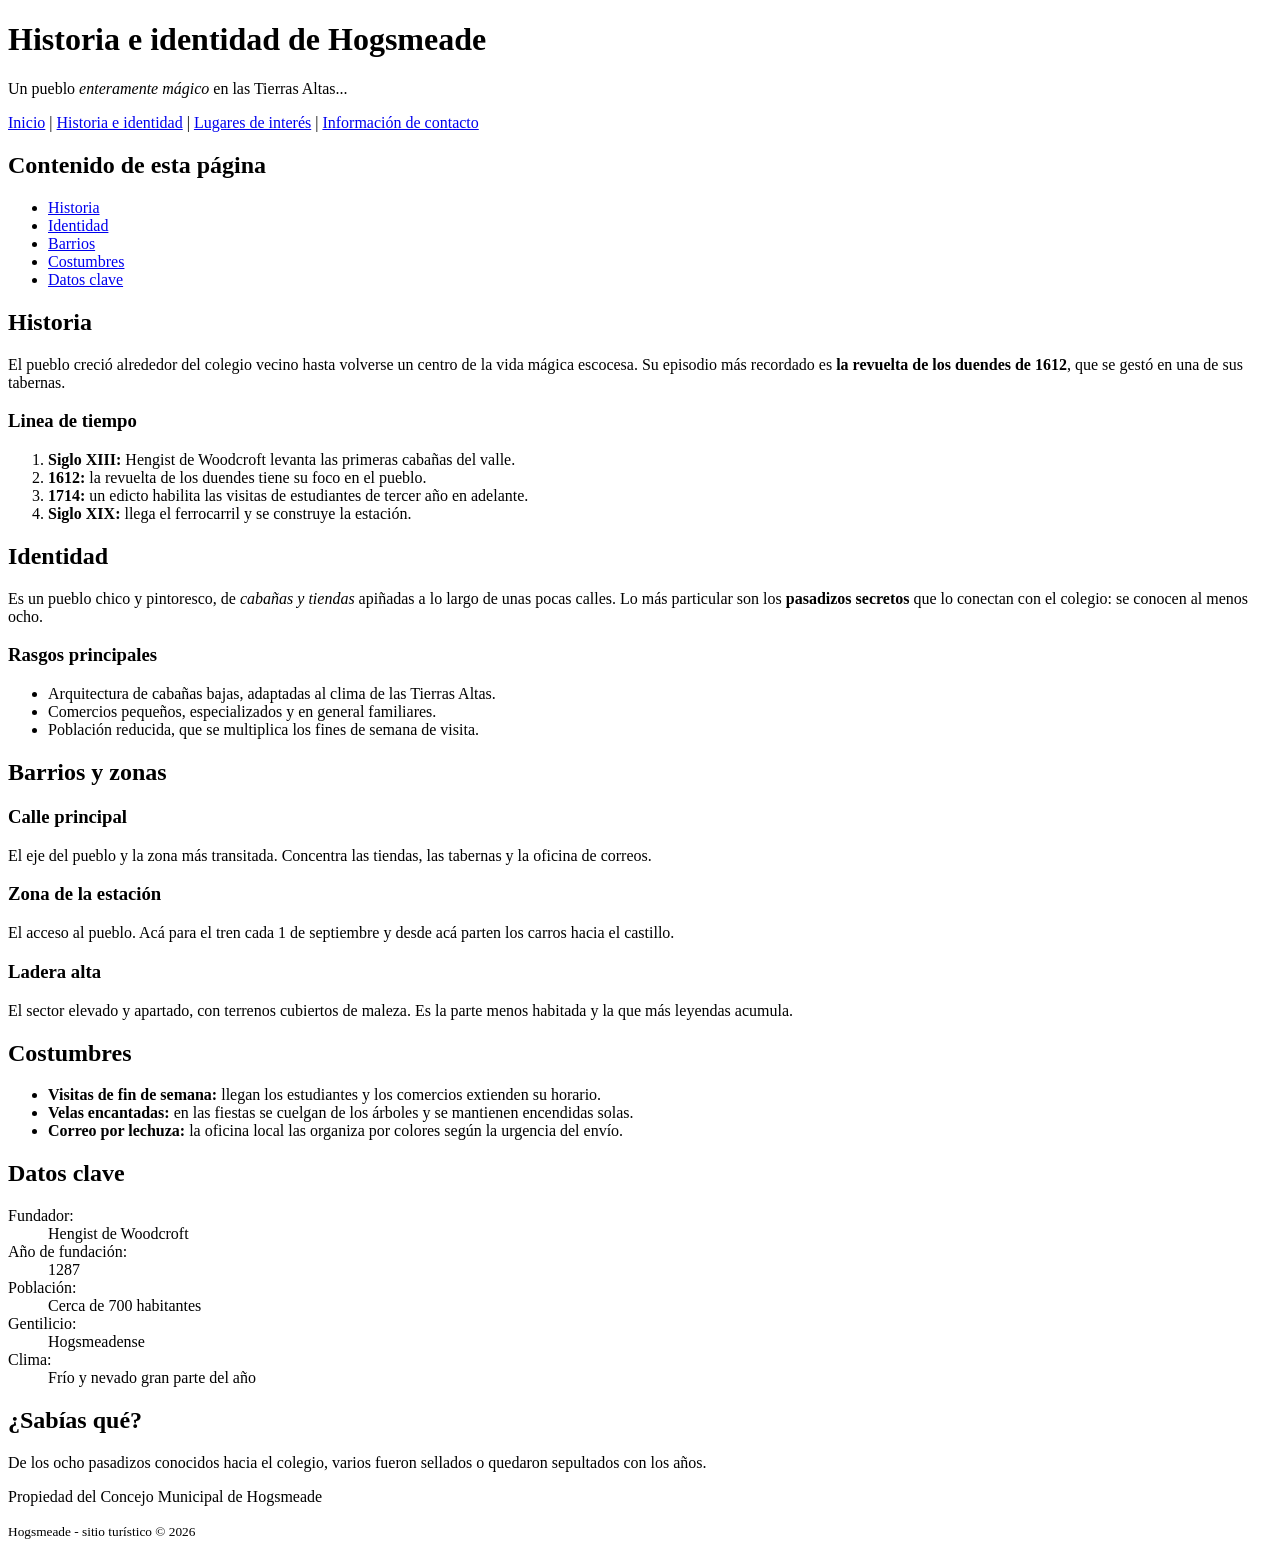
==== ciudad.html @ 44c0bf54 "feat: agrego ciudad.html con historia, barrios y datos de Hogsmeade" ====
<!DOCTYPE html>
<html lang="es">

    <head>
        <meta charset="UTF-8">
        <meta name="viewport" content="width=device-width, initial-scale=1.0">
        <title>Historia e identidad - Hogsmeade</title>
    </head>
    
    <body>
        <header>
            <h1>Historia e identidad de Hogsmeade</h1>
            <p>Un pueblo <em>enteramente mágico</em> en las Tierras Altas...</p>
        </header>


        <nav>
            <a href="index.html">Inicio</a> |
            <a href="ciudad.html">Historia e identidad</a> |
            <a href="lugares.html">Lugares de interés</a> |
            <a href="contacto.html">Información de contacto</a>
        </nav>


        <main>
            <section>
                <h2>Contenido de esta página</h2>
                <Ul>
                    <li><a href="#historia">Historia</a></li> 
                    <li><a href="#identidad">Identidad</a></li> 
                    <li><a href="#barrios">Barrios</a></li> 
                    <li><a href="#costumbres">Costumbres</a></li> 
                    <li><a href="#datos">Datos clave</a></li> 
                </Ul>
            </section> 
            
            <section>
                <h2 id="historia">Historia</h2>
                <p>El pueblo creció alrededor del colegio vecino hasta volverse un centro de la vida mágica escocesa. Su episodio más recordado es <strong>la revuelta de los duendes de 1612</strong>, que se gestó en una de sus tabernas.</p>

                <h3>Linea de tiempo</h3>
                <ol>
                    <li><strong>Siglo XIII:</strong> Hengist de Woodcroft levanta las primeras cabañas del valle.</li>
                    <li><strong>1612:</strong> la revuelta de los duendes tiene su foco en el pueblo.</li>
                    <li><strong>1714:</strong> un edicto habilita las visitas de estudiantes de tercer año en adelante.</li>
                    <li><strong>Siglo XIX:</strong> llega el ferrocarril y se construye la estación.</li>


                </ol>

            </section>

            <section>
                <h2 id="identidad">Identidad</h2>
                <p> Es un pueblo chico y pintoresco, de <em>cabañas y tiendas</em> apiñadas a lo largo de unas pocas calles. Lo más particular son los <strong>pasadizos secretos</strong> que lo conectan con el colegio: se conocen al menos ocho. </p>

                <h3> Rasgos principales</h3>
                <Ul>
                    <li>Arquitectura de cabañas bajas, adaptadas al clima de las Tierras Altas.</li>
                    <li>Comercios pequeños, especializados y en general familiares.</li>
                    <li>Población reducida, que se multiplica los fines de semana de visita.</li>
                </Ul>

            </section>

            <section>
                <h2 id="barrios">Barrios y zonas</h2>
                <article>
                    <h3>Calle principal</h3>
                    <p>El eje del pueblo y la zona más transitada. Concentra las tiendas, las tabernas y la oficina de correos.</p>
                </article>


                <article>
                    <h3>Zona de la estación</h3>
                    <p>El acceso al pueblo. Acá para el tren cada 1 de septiembre y desde acá parten los carros hacia el castillo.</p>
                </article>

                <article>
                    <h3>Ladera alta</h3>
                    <p>El sector elevado y apartado, con terrenos cubiertos de maleza. Es la parte menos habitada y la que más leyendas acumula.</p>
                </article>
            </section>

            <section>
                <h2 id="costumbres">Costumbres</h2>
                <Ul> 
                    <li><strong>Visitas de fin de semana:</strong> llegan los estudiantes y los comercios extienden su horario.</li>
                    <li><strong>Velas encantadas:</strong> en las fiestas se cuelgan de los árboles y se mantienen encendidas solas.</li>
                    <li><strong>Correo por lechuza:</strong> la oficina local las organiza por colores según la urgencia del envío.</li>
                </Ul>

            </section>


            <section>
                <h2 id="datos">Datos clave</h2>
                <dl>
                    <dt>Fundador:</dt>
                    <dd>Hengist de Woodcroft</dd>
                    <dt>Año de fundación:</dt>
                    <dd>1287</dd>
                    <dt>Población:</dt>
                    <dd>Cerca de 700 habitantes</dd>
                    <dt>Gentilicio:</dt>
                    <dd>Hogsmeadense</dd>
                    <dt>Clima:</dt>
                    <dd>Frío y nevado gran parte del año</dd>
                </dl>
            </section>



            <aside>
                <h2>¿Sabías qué?</h2>
                <p>De los ocho pasadizos conocidos hacia el colegio, varios fueron sellados o quedaron sepultados con los años.</p>
            </aside>


        </main>


        <footer>
            <p>Propiedad del Concejo Municipal de Hogsmeade</p>
            <p><small>Hogsmeade - sitio turístico © 2026</small></p>
        </footer>

    </body>

</html>
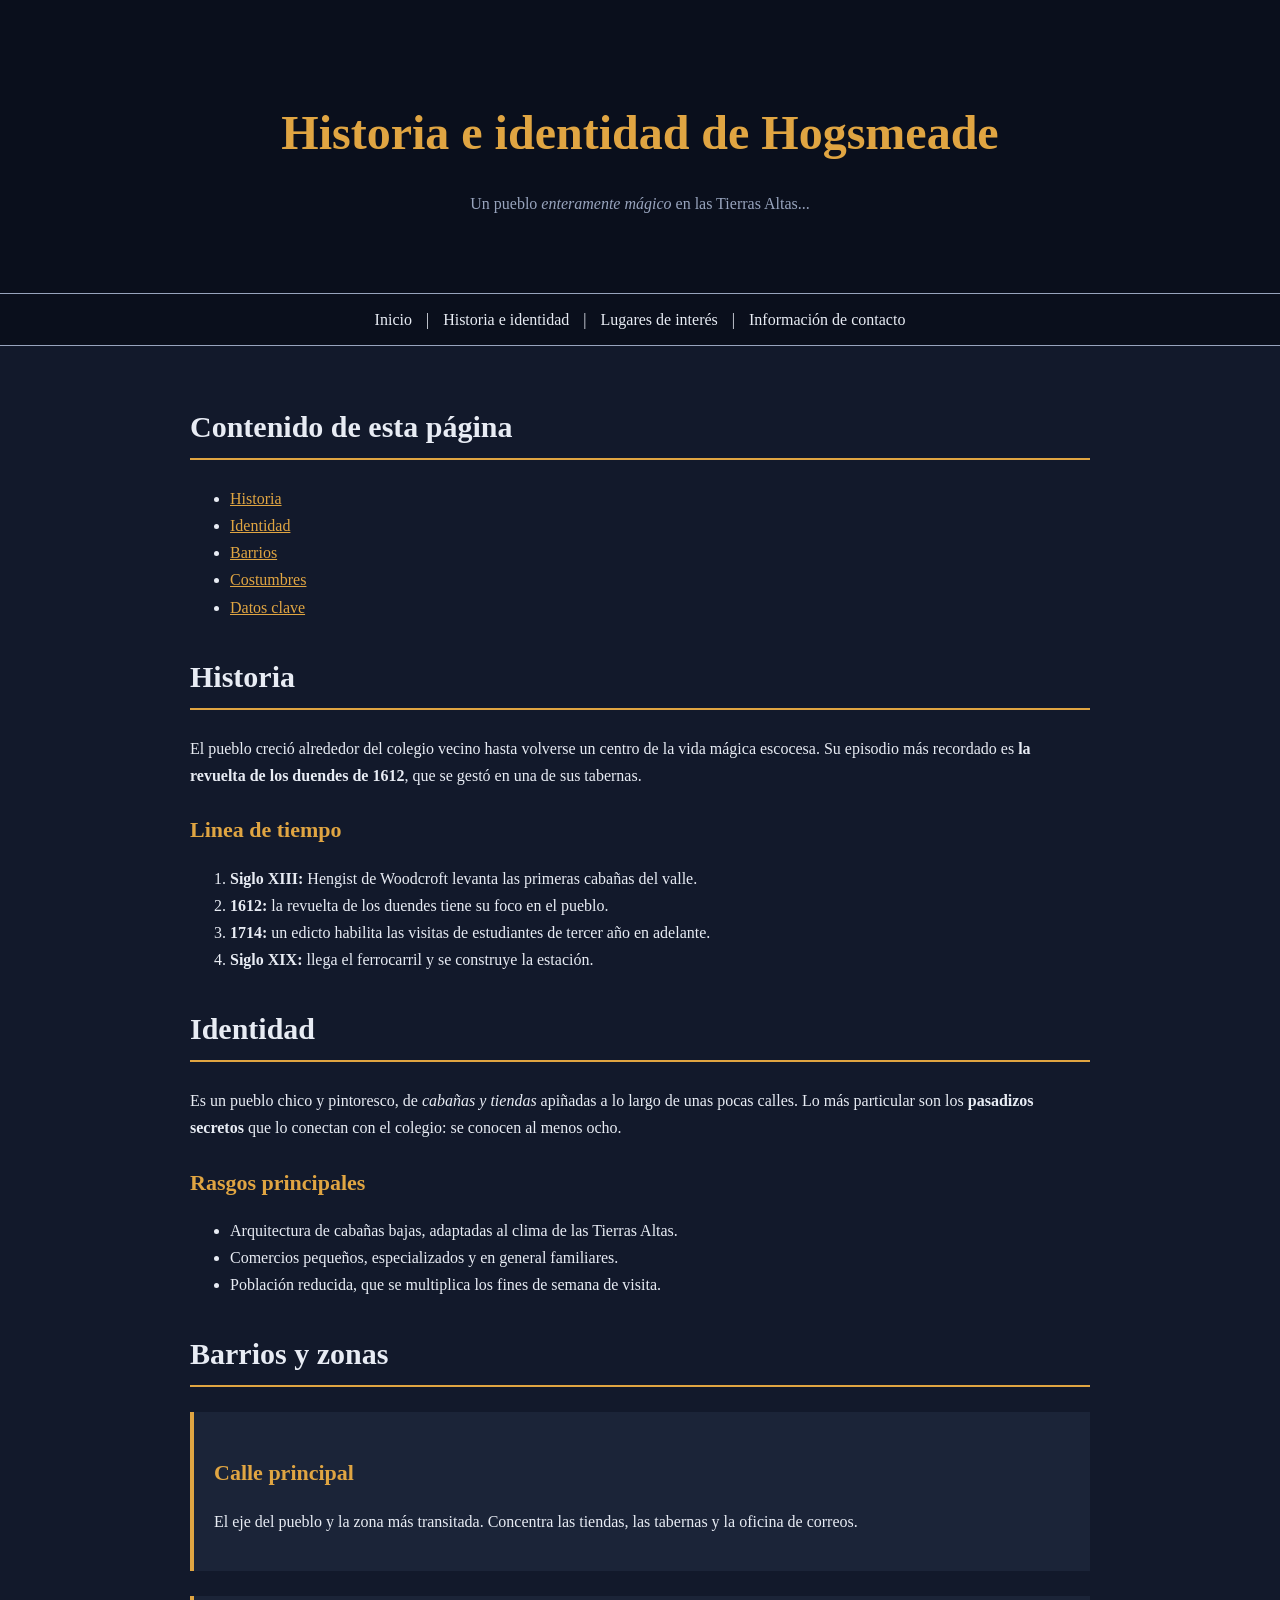
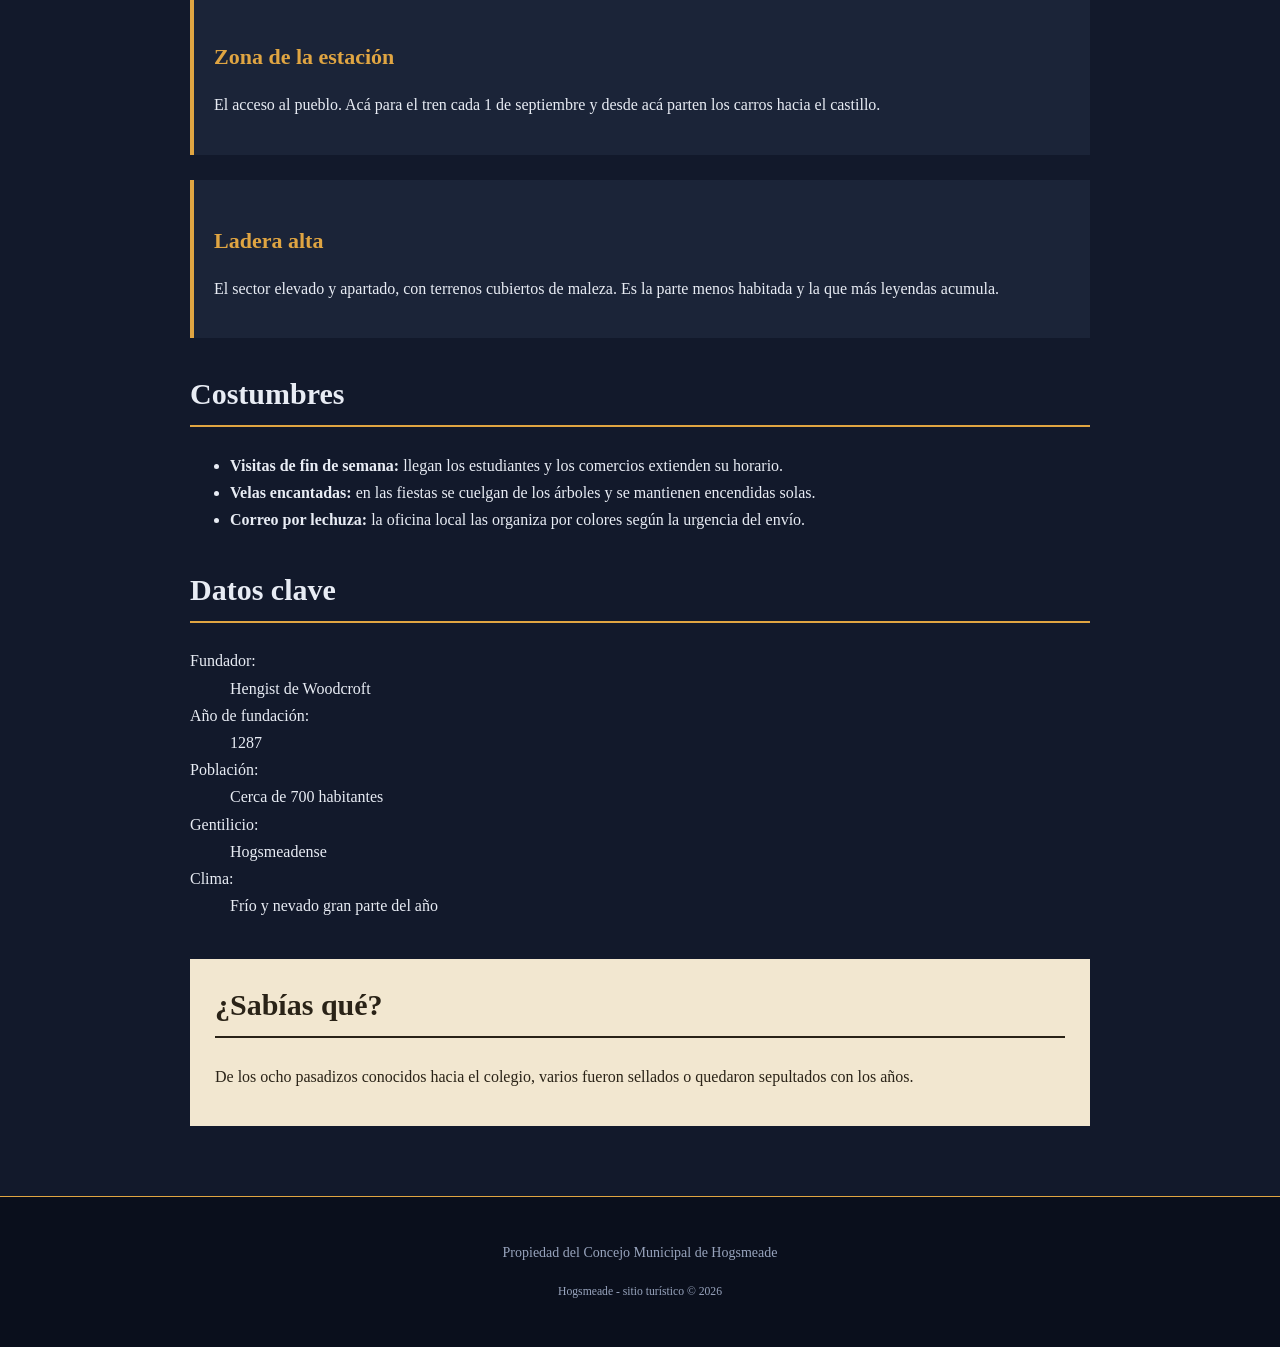
==== commit 111c14e7: "se agrega el mismo estilo a  ciudad.html" ====
--- a/ciudad.html
+++ b/ciudad.html
@@ -5,6 +5,7 @@
         <meta charset="UTF-8">
         <meta name="viewport" content="width=device-width, initial-scale=1.0">
         <title>Historia e identidad - Hogsmeade</title>
+        <link rel="stylesheet" href="estilos.css">
     </head>
     
     <body>
--- a/estilos.css
+++ b/estilos.css
@@ -0,0 +1,257 @@
+/* ===========================================================
+Dentro del <head> de lugares.html, debajo del <title>, poner:
+
+<link rel="stylesheet" href="lugares.css">
+
+
+/* -----------------------------------------------------------
+   PASO 1: estilos generales de toda la página.
+   El selector "body" afecta a todo el contenido visible.
+   Lo que se define acá lo heredan los demás elementos.
+   ----------------------------------------------------------- */
+body {
+    background-color: #12192b;   /* azul noche, como el cielo de Hogsmeade */
+    color: #e8ecf4;              /* color del texto: blanco nieve */
+    font-family: Georgia, serif; /* fuente con aire antiguo */
+    line-height: 1.7;            /* separación entre renglones, se lee mejor */
+    margin: 0;                   /* saca el margen que el navegador pone solo */
+    padding: 0;
+}
+
+
+
+h1 {
+    color: #e0a542;
+    font-size: 48px; 
+    margin-bottom: 10px;
+    text-align: center;
+}
+
+h2{
+    font-size: 30px;
+    color: #e8ecf4;
+    border-bottom: 2px solid #e0a542;
+    padding-bottom: 6px;
+}
+
+h3 {
+    color: #e0a542;
+    font-size: 22px;
+    margin-bottom: 5px;
+}
+
+section{
+    margin-bottom: 30px;
+}
+
+
+/* -----------------------------------------------------------
+   PASO 3: la cabecera (etiqueta <header>).
+   Es la presentación de la página.
+   ----------------------------------------------------------- */
+header {
+    background-color: #0a0f1c;   /* un poco más oscuro que el fondo */
+    text-align: center;          /* centra el texto */
+    padding: 60px 20px;          /* 60px arriba y abajo, 20px a los costados */
+}
+
+header p {
+    max-width: 700px;            /* limita el ancho del párrafo */
+    margin-left: auto;           /* estos dos "auto" centran el bloque */
+    margin-right: auto;
+    color: #98a4bd;              /* gris claro, menos protagonismo */
+}
+
+
+/* -----------------------------------------------------------
+   PASO 4: el menú de navegación (<nav>).
+   Se estilan los enlaces <a> que están adentro.
+   ----------------------------------------------------------- */
+nav {
+    background-color: #0a0f1c;
+    text-align: center;
+    padding: 12px;
+    border-top: 1px solid #98a4bd;
+    border-bottom: 1px solid #98a4bd;
+}
+
+nav a {
+    color: #e8ecf4;
+    text-decoration: none;       /* saca el subrayado de los enlaces */
+    margin: 0 10px;              /* espacio a los costados de cada enlace */
+}
+
+/* :hover se aplica cuando el mouse pasa por encima */
+nav a:hover {
+    color: #e0a542;
+    text-decoration: underline;
+}
+
+
+/* -----------------------------------------------------------
+   PASO 5: el contenido principal (<main>).
+   Se limita el ancho y se centra para que no quede
+   una línea de texto larguísima en pantallas grandes.
+   ----------------------------------------------------------- */
+main {
+    max-width: 900px;
+    margin: 0 auto;              /* 0 arriba/abajo, auto a los costados = centrado */
+    padding: 30px 20px;
+}
+
+
+
+article {
+    background-color: #1b2438;
+    border-left: 4px solid #e0a542;
+    padding: 20px;
+    margin-bottom: 25px;
+}
+
+p{
+    margin-bottom: 15 px;
+    
+}
+
+
+/* -----------------------------------------------------------
+   PASO 7: las imágenes y sus epígrafes.
+   <figure> agrupa la imagen con su <figcaption>.
+   ----------------------------------------------------------- */
+figure {
+    margin: 15px 0;              /* 15px arriba y abajo, 0 a los costados */
+}
+
+img {
+    max-width: 100%;             /* nunca se sale del ancho disponible */
+    height: auto;                /* mantiene la proporción de la foto */
+    border: 2px solid #98a4bd;
+}
+
+figcaption {
+    font-size: 14px;
+    font-style: italic;
+    color: #98a4bd;
+    margin-top: 5px;
+}
+
+
+/* -----------------------------------------------------------
+   PASO 8: la tabla de horarios y precios.
+   border-collapse une los bordes de las celdas en uno solo.
+   ----------------------------------------------------------- */
+table {
+    width: 100%;
+    border-collapse: collapse;
+    margin-top: 20px;
+}
+
+caption {
+    font-style: italic;
+    color: #98a4bd;
+    text-align: left;
+    margin-bottom: 10px;
+}
+
+/* th son las celdas de encabezado, td las celdas normales */
+th, td {
+    border: 1px solid #98a4bd;
+    padding: 10px;
+    text-align: left;
+}
+
+th {
+    background-color: #2f5d50;   /* verde de los carteles del pueblo */
+    color: #e8ecf4;
+}
+
+
+/* -----------------------------------------------------------
+   PASO 9: el bloque de consejos (<aside>).
+   Va en color pergamino para que contraste con el resto.
+   ----------------------------------------------------------- */
+aside {
+    background-color: #f2e7d0;
+    color: #2a2317;              /* texto oscuro, porque el fondo es claro */
+    padding: 20px 25px;
+    margin: 40px 0;
+}
+
+/* Los títulos y la lista de adentro del aside también cambian */
+aside h2 {
+    color: #2a2317;
+    border-bottom-color: #2a2317;
+    margin-top: 0;
+}
+
+
+/* -----------------------------------------------------------
+   PASO 10: las preguntas frecuentes (<details> y <summary>).
+   <summary> es la pregunta visible, se abre al hacer click.
+   ----------------------------------------------------------- */
+details {
+    background-color: #1b2438;
+    border: 1px solid #98a4bd;
+    padding: 12px 15px;
+    margin-bottom: 10px;
+}
+
+summary {
+    cursor: pointer;             /* el mouse muestra la manito */
+    font-weight: bold;
+    color: #e8ecf4;
+}
+
+summary:hover {
+    color: #e0a542;
+}
+
+
+/* -----------------------------------------------------------
+   PASO 11: los enlaces que están dentro del contenido.
+   ----------------------------------------------------------- */
+main a {
+    color: #e0a542;
+}
+
+main a:hover {
+    color: #ffffff;
+}
+
+
+/* -----------------------------------------------------------
+   PASO 12: el pie de página (<footer>).
+   ----------------------------------------------------------- */
+footer {
+    background-color: #0a0f1c;
+    text-align: center;
+    padding: 30px 20px;
+    color: #98a4bd;
+    font-size: 14px;
+    border-top: 1px solid #e0a542;
+}
+
+footer a {
+    color: #e0a542;
+}
+
+
+/* -----------------------------------------------------------
+   PASO 13: ajuste para celulares.
+   La regla @media aplica lo de adentro solo cuando la
+   pantalla mide 600px de ancho o menos.
+   ----------------------------------------------------------- */
+@media (max-width: 600px) {
+    h1 {
+        font-size: 32px;
+    }
+
+    nav a {
+        display: block;          /* cada enlace en su propia línea */
+        margin: 6px 0;
+    }
+
+    main {
+        padding: 20px 15px;
+    }
+}
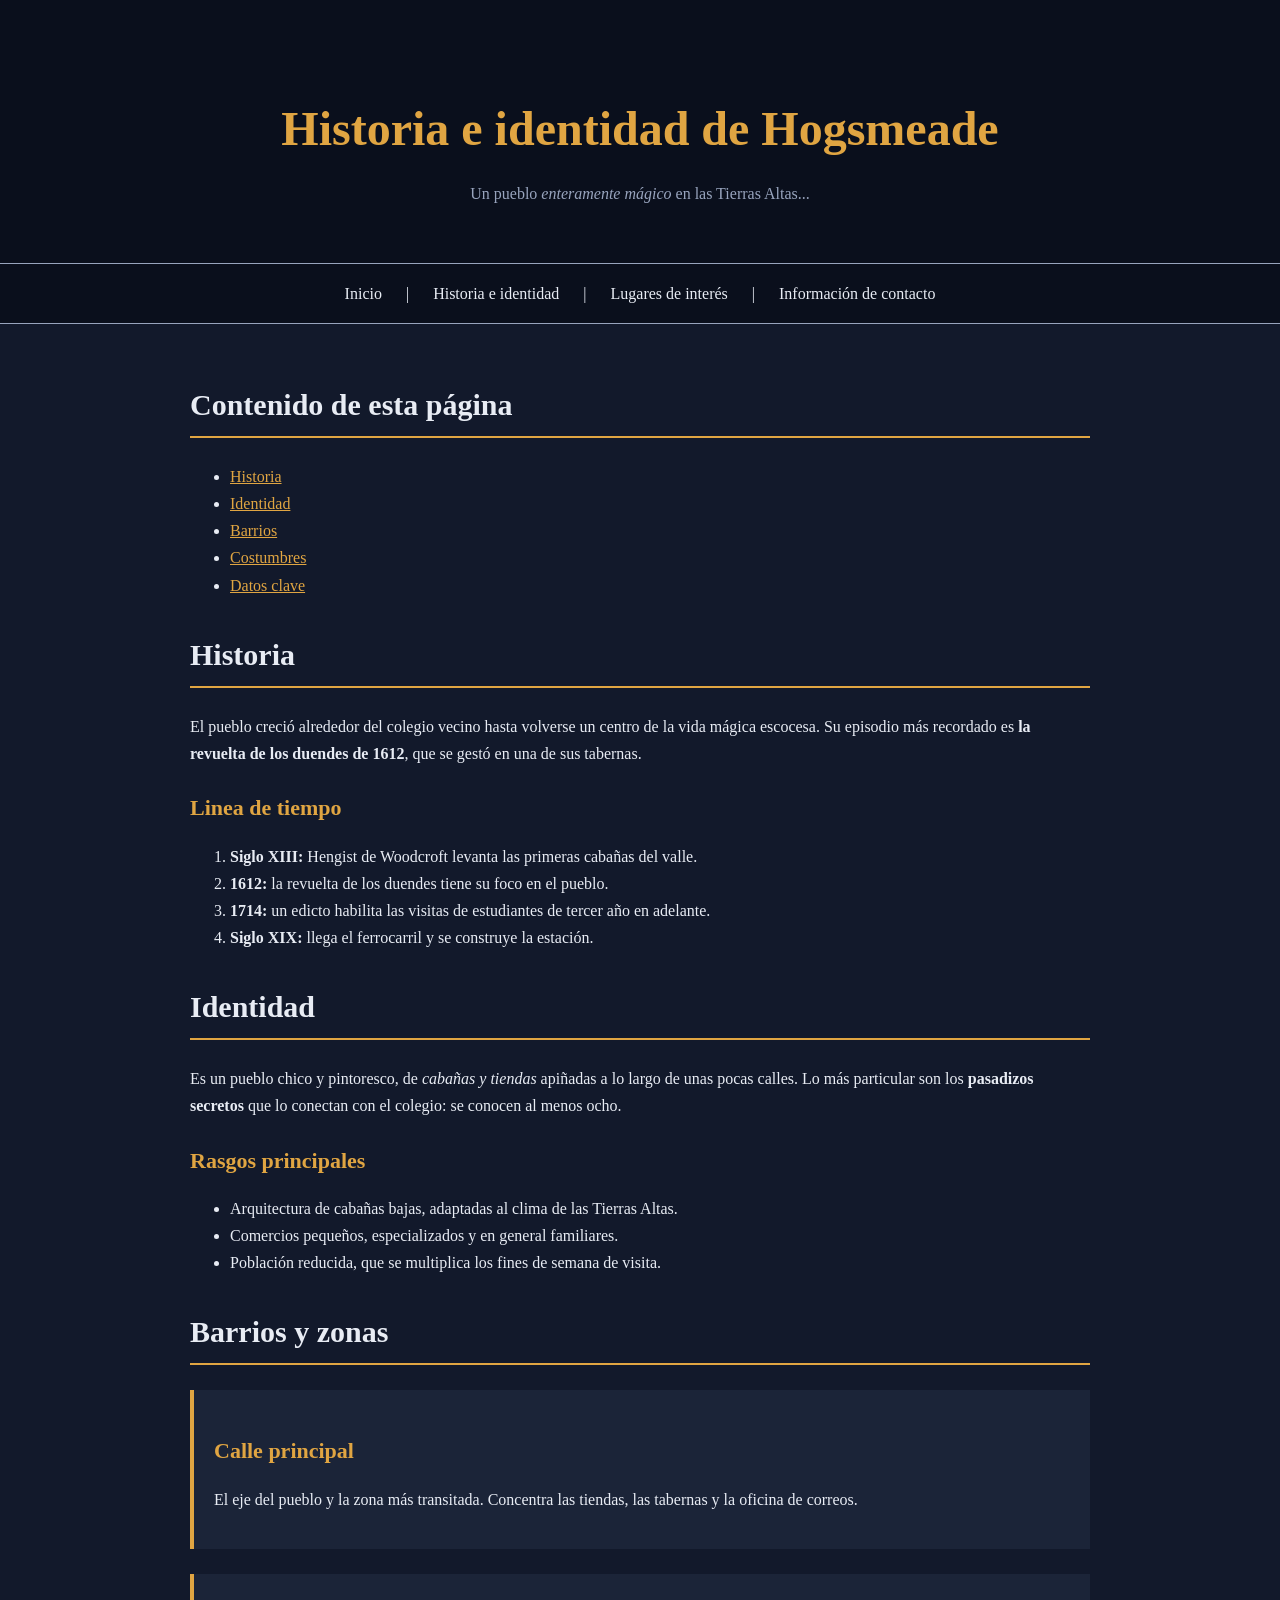
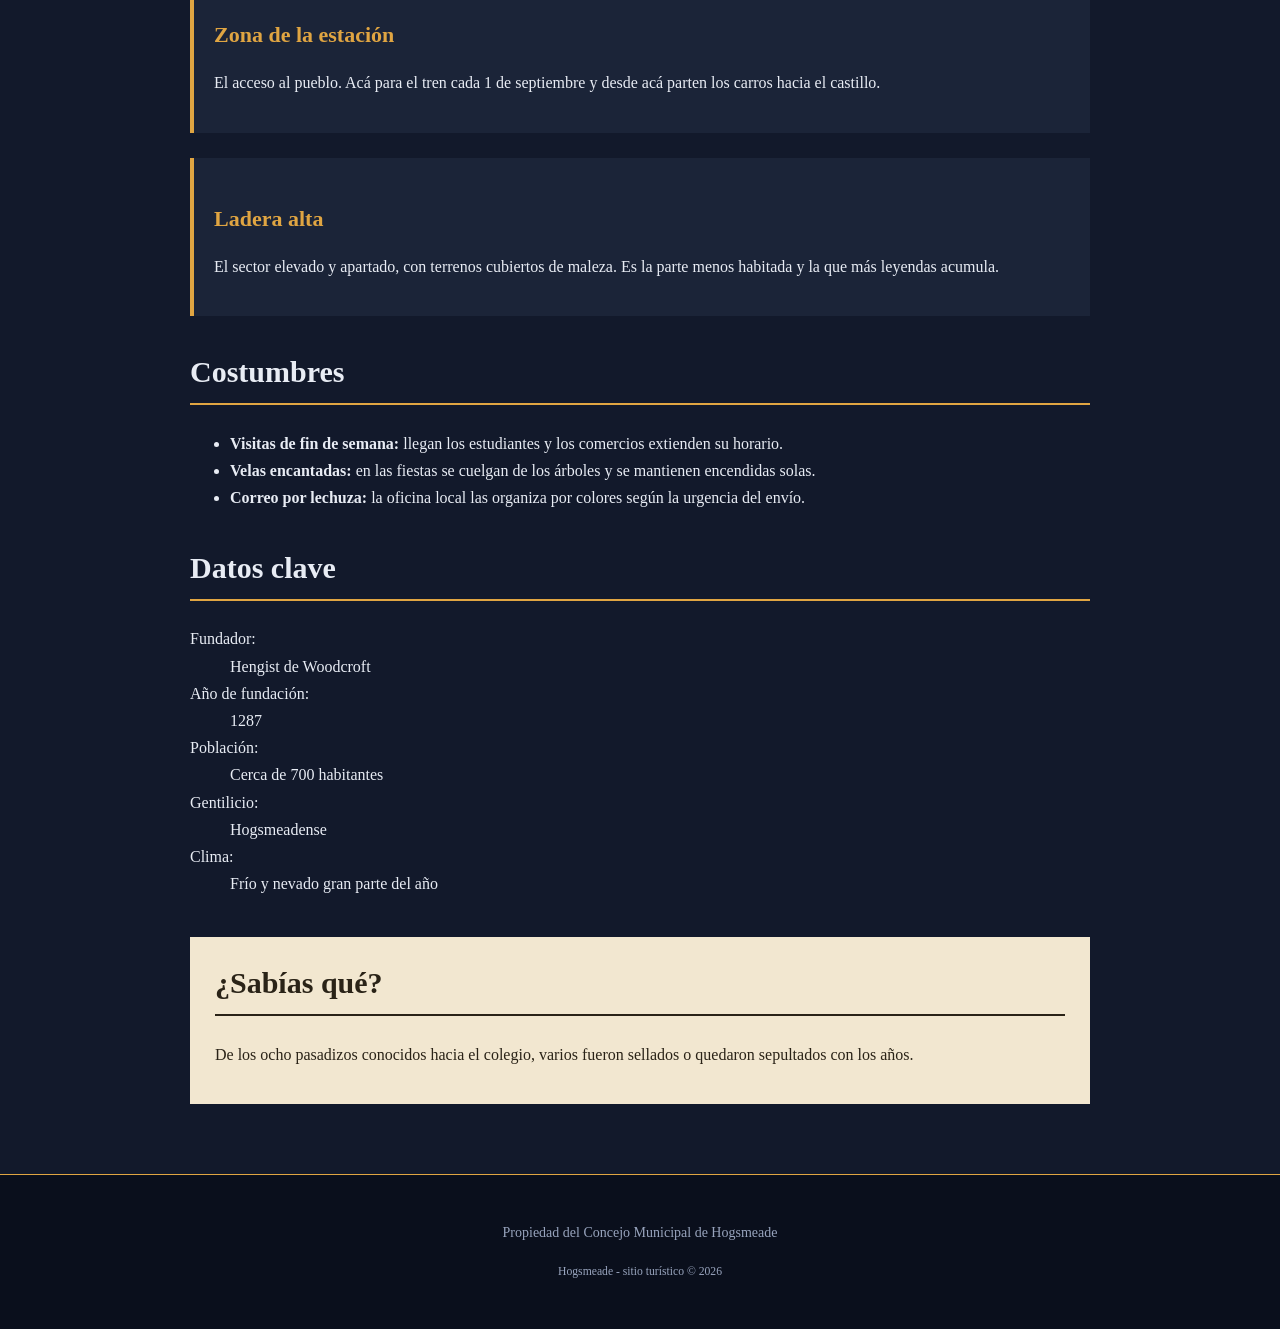
==== commit c02a58c0: "aplico contenedor flex-cards en barrios y zonas" ====
--- a/ciudad.html
+++ b/ciudad.html
@@ -5,6 +5,9 @@
         <meta charset="UTF-8">
         <meta name="viewport" content="width=device-width, initial-scale=1.0">
         <title>Historia e identidad - Hogsmeade</title>
+        <link rel="stylesheet" href="estilos.css">
+        <link rel="preconnect" href="https://fonts.googleapis.com">
+        <link href="https://fonts.googleapis.com/css2?family=Lora:wght@400;700&display=swap" rel="stylesheet">
         <link rel="stylesheet" href="estilos.css">
     </head>
     
@@ -66,21 +69,23 @@
 
             <section>
                 <h2 id="barrios">Barrios y zonas</h2>
-                <article>
-                    <h3>Calle principal</h3>
-                    <p>El eje del pueblo y la zona más transitada. Concentra las tiendas, las tabernas y la oficina de correos.</p>
-                </article>
+                <div class="flex-cards">
+                    <article>
+                        <h3>Calle principal</h3>
+                        <p>El eje del pueblo y la zona más transitada. Concentra las tiendas, las tabernas y la oficina de correos.</p>
+                    </article>
 
 
-                <article>
-                    <h3>Zona de la estación</h3>
-                    <p>El acceso al pueblo. Acá para el tren cada 1 de septiembre y desde acá parten los carros hacia el castillo.</p>
-                </article>
+                    <article>
+                        <h3>Zona de la estación</h3>
+                        <p>El acceso al pueblo. Acá para el tren cada 1 de septiembre y desde acá parten los carros hacia el castillo.</p>
+                    </article>
 
-                <article>
-                    <h3>Ladera alta</h3>
-                    <p>El sector elevado y apartado, con terrenos cubiertos de maleza. Es la parte menos habitada y la que más leyendas acumula.</p>
-                </article>
+                    <article>
+                        <h3>Ladera alta</h3>
+                        <p>El sector elevado y apartado, con terrenos cubiertos de maleza. Es la parte menos habitada y la que más leyendas acumula.</p>
+                    </article>
+                </div>
             </section>
 
             <section>
@@ -96,7 +101,7 @@
 
             <section>
                 <h2 id="datos">Datos clave</h2>
-                <dl>
+                <dl class="ficha-datos">
                     <dt>Fundador:</dt>
                     <dd>Hengist de Woodcroft</dd>
                     <dt>Año de fundación:</dt>
--- a/estilos.css
+++ b/estilos.css
@@ -18,7 +18,7 @@
     padding: 0;
 }
 
-
+/*Titulos: tamaño, color, espacios.*/
 
 h1 {
     color: #e0a542;
@@ -40,6 +40,7 @@
     margin-bottom: 5px;
 }
 
+/*Secciones: separacion entre contenidos*/
 section{
     margin-bottom: 30px;
 }
@@ -49,17 +50,19 @@
    PASO 3: la cabecera (etiqueta <header>).
    Es la presentación de la página.
    ----------------------------------------------------------- */
+
+/*HEADER*/
+
 header {
-    background-color: #0a0f1c;   /* un poco más oscuro que el fondo */
-    text-align: center;          /* centra el texto */
-    padding: 60px 20px;          /* 60px arriba y abajo, 20px a los costados */
+    background-color: #0a0f1c;
+    text-align: center;
+    padding: 3.5rem 1.5rem;
 }
 
 header p {
-    max-width: 700px;            /* limita el ancho del párrafo */
-    margin-left: auto;           /* estos dos "auto" centran el bloque */
-    margin-right: auto;
-    color: #98a4bd;              /* gris claro, menos protagonismo */
+    max-width: 700px;
+    margin: 0 auto;
+    color: #98a4bd;
 }
 
 
@@ -67,26 +70,29 @@
    PASO 4: el menú de navegación (<nav>).
    Se estilan los enlaces <a> que están adentro.
    ----------------------------------------------------------- */
+
+/*NAVEGACIÓN*/
+   
 nav {
+    display: flex;
+    justify-content: center;
+    flex-wrap: wrap;
+    gap: 1.5rem;
     background-color: #0a0f1c;
-    text-align: center;
-    padding: 12px;
+    padding: 1rem;
     border-top: 1px solid #98a4bd;
     border-bottom: 1px solid #98a4bd;
 }
 
 nav a {
     color: #e8ecf4;
-    text-decoration: none;       /* saca el subrayado de los enlaces */
-    margin: 0 10px;              /* espacio a los costados de cada enlace */
-}
-
-/* :hover se aplica cuando el mouse pasa por encima */
+    text-decoration: none;
+}
+
 nav a:hover {
     color: #e0a542;
     text-decoration: underline;
 }
-
 
 /* -----------------------------------------------------------
    PASO 5: el contenido principal (<main>).
@@ -99,7 +105,7 @@
     padding: 30px 20px;
 }
 
-
+/*Articulos: fondo, bordes y espacios.*/
 
 article {
     background-color: #1b2438;
@@ -107,10 +113,15 @@
     padding: 20px;
     margin-bottom: 25px;
 }
-
+/*parrafos: separacion entre textos*/
 p{
-    margin-bottom: 15 px;
+<<<<<<< Updated upstream
+    margin-bottom: 15px;
     
+=======
+    margin-bottom: 15px;
+
+>>>>>>> Stashed changes
 }
 
 
@@ -222,13 +233,21 @@
 /* -----------------------------------------------------------
    PASO 12: el pie de página (<footer>).
    ----------------------------------------------------------- */
+
+/* FOOTER */
+
 footer {
     background-color: #0a0f1c;
+    color: #98a4bd;
     text-align: center;
-    padding: 30px 20px;
-    color: #98a4bd;
-    font-size: 14px;
+    padding: 2rem 1.5rem;
     border-top: 1px solid #e0a542;
+    font-size: 0.875rem;
+}
+
+footer nav {
+    border: none;
+    margin-bottom: 1rem;
 }
 
 footer a {
@@ -255,3 +274,63 @@
         padding: 20px 15px;
     }
 }
+
+form {
+    background-color: #1b2438;   
+    border-left: 4px solid #e0a542; 
+    padding: 25px;
+    border-radius: 6px;
+    margin-top: 20px;
+    margin-bottom: 30px;
+}
+
+form label {
+    display: block;
+    marign-top: 15px;
+    margin-bottom: 5px;
+    color: white;
+    font-weight: bold;
+}
+
+form input[type="text"],form input[type="email"],form input[type="tel"],form input[type="date"],form select,form textarea {
+    width: 100%;                  
+    padding: 10px 12px;           
+    background-color: #0a0f1c;    
+    border: 1px solid #98a4bd;    
+    border-radius: 4px;           
+    color: #e8ecf4;               
+    font-family: Georgia, serif;  
+    font-size: 15px;
+}
+form textarea {
+    resize: vertical;             
+    min-height: 100px;
+}
+
+form *, form *::before, form *::after {
+    box-sizing: border-box;
+}
+
+
+form input:focus,form select:focus,form textarea:focus {
+    border-color: #e0a542;       
+    outline: none;                 
+}
+
+form button[type="submit"] {
+    background-color: #e0a542;    
+    color: #0a0f1c;               
+    padding: 12px 20px;
+    border: none;
+    border-radius: 4px;
+    font-size: 16px;
+    font-weight: bold;
+    cursor: pointer;               
+    width: 100%; 
+    margin-top: 20px;
+}
+
+form button[type="submit"]:hover {
+    background-color: #ffffff;
+    color: #0a0f1c;
+}
--- a/estilos.css
+++ b/estilos.css
@@ -18,7 +18,7 @@
     padding: 0;
 }
 
-
+/*Titulos: tamaño, color, espacios.*/
 
 h1 {
     color: #e0a542;
@@ -40,6 +40,7 @@
     margin-bottom: 5px;
 }
 
+/*Secciones: separacion entre contenidos*/
 section{
     margin-bottom: 30px;
 }
@@ -49,17 +50,19 @@
    PASO 3: la cabecera (etiqueta <header>).
    Es la presentación de la página.
    ----------------------------------------------------------- */
+
+/*HEADER*/
+
 header {
-    background-color: #0a0f1c;   /* un poco más oscuro que el fondo */
-    text-align: center;          /* centra el texto */
-    padding: 60px 20px;          /* 60px arriba y abajo, 20px a los costados */
+    background-color: #0a0f1c;
+    text-align: center;
+    padding: 3.5rem 1.5rem;
 }
 
 header p {
-    max-width: 700px;            /* limita el ancho del párrafo */
-    margin-left: auto;           /* estos dos "auto" centran el bloque */
-    margin-right: auto;
-    color: #98a4bd;              /* gris claro, menos protagonismo */
+    max-width: 700px;
+    margin: 0 auto;
+    color: #98a4bd;
 }
 
 
@@ -67,26 +70,29 @@
    PASO 4: el menú de navegación (<nav>).
    Se estilan los enlaces <a> que están adentro.
    ----------------------------------------------------------- */
+
+/*NAVEGACIÓN*/
+   
 nav {
+    display: flex;
+    justify-content: center;
+    flex-wrap: wrap;
+    gap: 1.5rem;
     background-color: #0a0f1c;
-    text-align: center;
-    padding: 12px;
+    padding: 1rem;
     border-top: 1px solid #98a4bd;
     border-bottom: 1px solid #98a4bd;
 }
 
 nav a {
     color: #e8ecf4;
-    text-decoration: none;       /* saca el subrayado de los enlaces */
-    margin: 0 10px;              /* espacio a los costados de cada enlace */
-}
-
-/* :hover se aplica cuando el mouse pasa por encima */
+    text-decoration: none;
+}
+
 nav a:hover {
     color: #e0a542;
     text-decoration: underline;
 }
-
 
 /* -----------------------------------------------------------
    PASO 5: el contenido principal (<main>).
@@ -99,7 +105,7 @@
     padding: 30px 20px;
 }
 
-
+/*Articulos: fondo, bordes y espacios.*/
 
 article {
     background-color: #1b2438;
@@ -107,10 +113,15 @@
     padding: 20px;
     margin-bottom: 25px;
 }
-
+/*parrafos: separacion entre textos*/
 p{
-    margin-bottom: 15 px;
+<<<<<<< Updated upstream
+    margin-bottom: 15px;
     
+=======
+    margin-bottom: 15px;
+
+>>>>>>> Stashed changes
 }
 
 
@@ -222,13 +233,21 @@
 /* -----------------------------------------------------------
    PASO 12: el pie de página (<footer>).
    ----------------------------------------------------------- */
+
+/* FOOTER */
+
 footer {
     background-color: #0a0f1c;
+    color: #98a4bd;
     text-align: center;
-    padding: 30px 20px;
-    color: #98a4bd;
-    font-size: 14px;
+    padding: 2rem 1.5rem;
     border-top: 1px solid #e0a542;
+    font-size: 0.875rem;
+}
+
+footer nav {
+    border: none;
+    margin-bottom: 1rem;
 }
 
 footer a {
@@ -255,3 +274,63 @@
         padding: 20px 15px;
     }
 }
+
+form {
+    background-color: #1b2438;   
+    border-left: 4px solid #e0a542; 
+    padding: 25px;
+    border-radius: 6px;
+    margin-top: 20px;
+    margin-bottom: 30px;
+}
+
+form label {
+    display: block;
+    marign-top: 15px;
+    margin-bottom: 5px;
+    color: white;
+    font-weight: bold;
+}
+
+form input[type="text"],form input[type="email"],form input[type="tel"],form input[type="date"],form select,form textarea {
+    width: 100%;                  
+    padding: 10px 12px;           
+    background-color: #0a0f1c;    
+    border: 1px solid #98a4bd;    
+    border-radius: 4px;           
+    color: #e8ecf4;               
+    font-family: Georgia, serif;  
+    font-size: 15px;
+}
+form textarea {
+    resize: vertical;             
+    min-height: 100px;
+}
+
+form *, form *::before, form *::after {
+    box-sizing: border-box;
+}
+
+
+form input:focus,form select:focus,form textarea:focus {
+    border-color: #e0a542;       
+    outline: none;                 
+}
+
+form button[type="submit"] {
+    background-color: #e0a542;    
+    color: #0a0f1c;               
+    padding: 12px 20px;
+    border: none;
+    border-radius: 4px;
+    font-size: 16px;
+    font-weight: bold;
+    cursor: pointer;               
+    width: 100%; 
+    margin-top: 20px;
+}
+
+form button[type="submit"]:hover {
+    background-color: #ffffff;
+    color: #0a0f1c;
+}
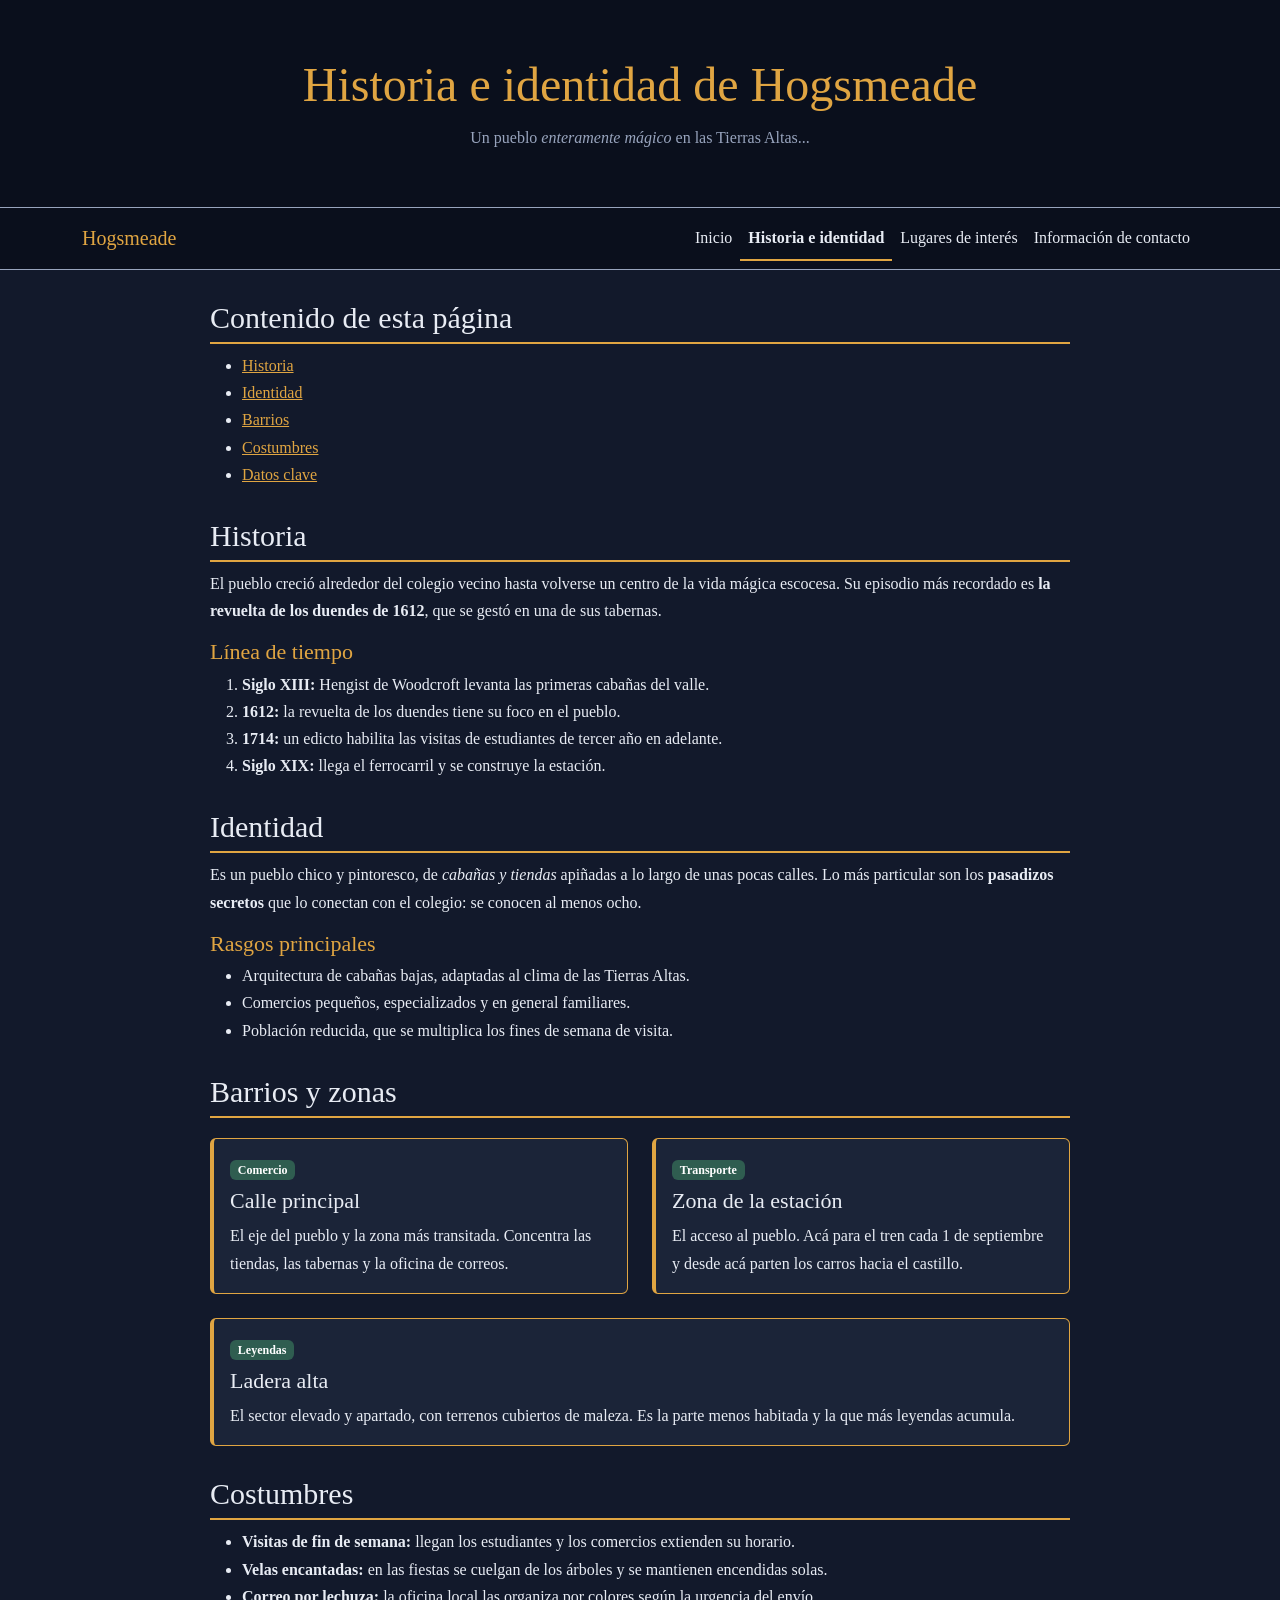
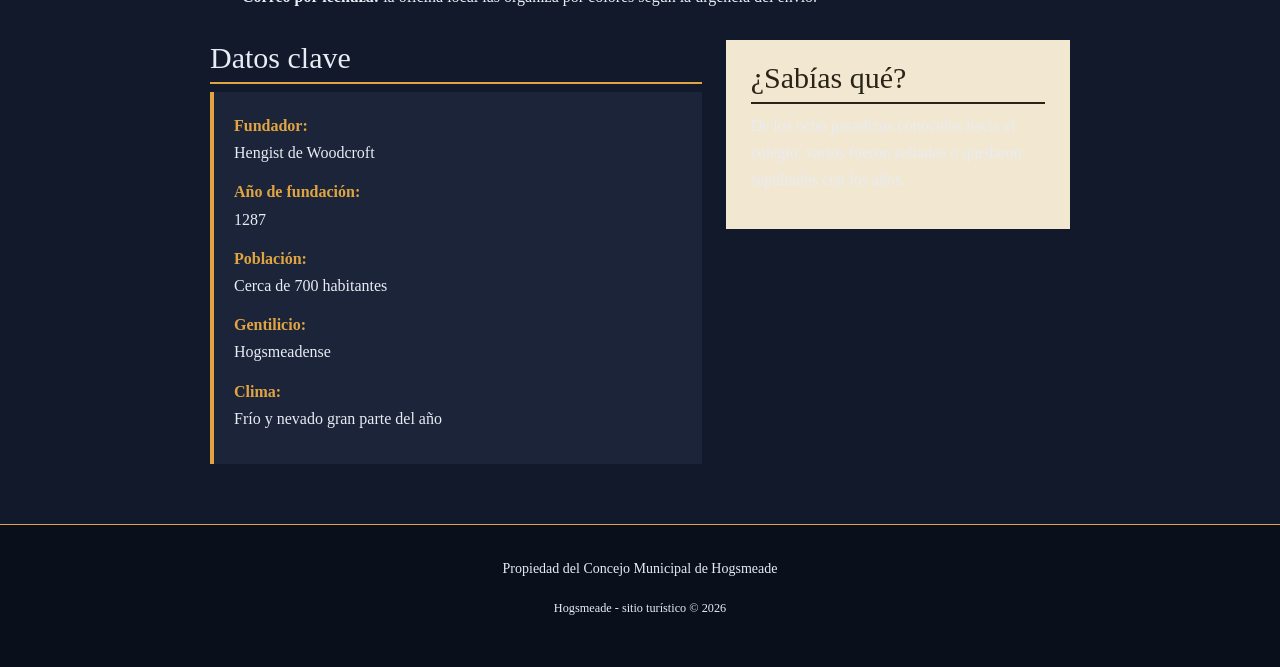
==== commit b9cddb3c: "feat:bootstrap en ciudad.html" ====
--- a/ciudad.html
+++ b/ciudad.html
@@ -5,44 +5,55 @@
         <meta charset="UTF-8">
         <meta name="viewport" content="width=device-width, initial-scale=1.0">
         <title>Historia e identidad - Hogsmeade</title>
-        <link rel="stylesheet" href="estilos.css">
         <link rel="preconnect" href="https://fonts.googleapis.com">
         <link href="https://fonts.googleapis.com/css2?family=Lora:wght@400;700&display=swap" rel="stylesheet">
-        <link rel="stylesheet" href="estilos.css">
+        <link href="https://cdn.jsdelivr.net/npm/bootstrap@5.3.3/dist/css/bootstrap.min.css" rel="stylesheet">
+        <link rel="stylesheet" href="css/estilos.css">
     </head>
     
-    <body>
+    <body class="pagina-ciudad">
         <header>
             <h1>Historia e identidad de Hogsmeade</h1>
             <p>Un pueblo <em>enteramente mágico</em> en las Tierras Altas...</p>
         </header>
 
+        <!--Bootstrap: colapsa en el botón hamburguesa --> 
 
-        <nav>
-            <a href="index.html">Inicio</a> |
-            <a href="ciudad.html">Historia e identidad</a> |
-            <a href="lugares.html">Lugares de interés</a> |
-            <a href="contacto.html">Información de contacto</a>
+         <nav class="navbar navbar-expand-lg navbar-dark navbar-hogsmeade sticky-top" aria-label="Menú principal"> 
+            <div class="container"> 
+                <a class="navbar-brand" href="index.html">Hogsmeade</a> 
+                <button class="navbar-toggler" type="button" data-bs-toggle="collapse" data-bs-target="#menu-principal" aria-controls="menu-principal" aria-expanded="false" aria-label="Abrir el menú"> 
+                <span class="navbar-toggler-icon"></span>
+            </button> 
+            <div class="collapse navbar-collapse" id="menu-principal"> 
+                <ul class="navbar-nav ms-auto"> 
+                        <li class="nav-item"><a class="nav-link" href="index.html">Inicio</a></li> 
+                        <li class="nav-item"><a class="nav-link active" aria-current="page" href="ciudad.html">Historia e identidad</a></li> 
+                        <li class="nav-item"><a class="nav-link" href="lugares.html">Lugares de interés</a></li> 
+                        <li class="nav-item"><a class="nav-link" href="Contacto.html">Información de contacto</a></li> 
+                    </ul> 
+                </div> 
+            </div> 
         </nav>
 
 
         <main>
             <section>
                 <h2>Contenido de esta página</h2>
-                <Ul>
+                <ul>
                     <li><a href="#historia">Historia</a></li> 
                     <li><a href="#identidad">Identidad</a></li> 
                     <li><a href="#barrios">Barrios</a></li> 
                     <li><a href="#costumbres">Costumbres</a></li> 
                     <li><a href="#datos">Datos clave</a></li> 
-                </Ul>
+                </ul>
             </section> 
             
             <section>
                 <h2 id="historia">Historia</h2>
                 <p>El pueblo creció alrededor del colegio vecino hasta volverse un centro de la vida mágica escocesa. Su episodio más recordado es <strong>la revuelta de los duendes de 1612</strong>, que se gestó en una de sus tabernas.</p>
 
-                <h3>Linea de tiempo</h3>
+                <h3>Línea de tiempo</h3>
                 <ol>
                     <li><strong>Siglo XIII:</strong> Hengist de Woodcroft levanta las primeras cabañas del valle.</li>
                     <li><strong>1612:</strong> la revuelta de los duendes tiene su foco en el pueblo.</li>
@@ -56,72 +67,92 @@
 
             <section>
                 <h2 id="identidad">Identidad</h2>
-                <p> Es un pueblo chico y pintoresco, de <em>cabañas y tiendas</em> apiñadas a lo largo de unas pocas calles. Lo más particular son los <strong>pasadizos secretos</strong> que lo conectan con el colegio: se conocen al menos ocho. </p>
+                <p>Es un pueblo chico y pintoresco, de <em>cabañas y tiendas</em> apiñadas a lo largo de unas pocas calles. Lo más particular son los <strong>pasadizos secretos</strong> que lo conectan con el colegio: se conocen al menos ocho.</p>
 
-                <h3> Rasgos principales</h3>
-                <Ul>
+                <h3>Rasgos principales</h3>
+                <ul>
                     <li>Arquitectura de cabañas bajas, adaptadas al clima de las Tierras Altas.</li>
                     <li>Comercios pequeños, especializados y en general familiares.</li>
                     <li>Población reducida, que se multiplica los fines de semana de visita.</li>
-                </Ul>
+                </ul>
 
             </section>
-
-            <section>
+                
+            <!-- cards con badges -->
+            <section> 
                 <h2 id="barrios">Barrios y zonas</h2>
                 <div class="flex-cards">
-                    <article>
-                        <h3>Calle principal</h3>
-                        <p>El eje del pueblo y la zona más transitada. Concentra las tiendas, las tabernas y la oficina de correos.</p>
+                    <article class="card card-barrio">
+                        <div class="card-body">
+                            <span class="badge badge-zona mb-2">Comercio</span>
+                        <h3 class="card-title">Calle principal</h3>
+                        <p class="card-text">El eje del pueblo y la zona más transitada. Concentra las tiendas, las tabernas y la oficina de correos.</p>
+                        </div>
                     </article>
 
 
-                    <article>
-                        <h3>Zona de la estación</h3>
-                        <p>El acceso al pueblo. Acá para el tren cada 1 de septiembre y desde acá parten los carros hacia el castillo.</p>
+                    <article class="card card-barrio">
+                        <div class="card-body">
+                            <span class="badge badge-zona mb-2">Transporte</span>
+                        <h3 class="card-title">Zona de la estación</h3>
+                        <p class="card-text">El acceso al pueblo. Acá para el tren cada 1 de septiembre y desde acá parten los carros hacia el castillo.</p>
+                        </div>
                     </article>
 
-                    <article>
-                        <h3>Ladera alta</h3>
-                        <p>El sector elevado y apartado, con terrenos cubiertos de maleza. Es la parte menos habitada y la que más leyendas acumula.</p>
+                    <article class="card card-barrio">
+                        <div class="card-body">
+                            <span class="badge badge-zona mb-2">Leyendas</span>
+                        <h3 class="card-title">Ladera alta</h3>
+                        <p class="card-text">El sector elevado y apartado, con terrenos cubiertos de maleza. Es la parte menos habitada y la que más leyendas acumula.</p>
+                    </div>
                     </article>
+                    
                 </div>
             </section>
 
             <section>
                 <h2 id="costumbres">Costumbres</h2>
-                <Ul> 
+                <ul> 
                     <li><strong>Visitas de fin de semana:</strong> llegan los estudiantes y los comercios extienden su horario.</li>
                     <li><strong>Velas encantadas:</strong> en las fiestas se cuelgan de los árboles y se mantienen encendidas solas.</li>
                     <li><strong>Correo por lechuza:</strong> la oficina local las organiza por colores según la urgencia del envío.</li>
-                </Ul>
+                </ul>
 
             </section>
 
 
-            <section>
-                <h2 id="datos">Datos clave</h2>
-                <dl class="ficha-datos">
-                    <dt>Fundador:</dt>
-                    <dd>Hengist de Woodcroft</dd>
-                    <dt>Año de fundación:</dt>
-                    <dd>1287</dd>
-                    <dt>Población:</dt>
-                    <dd>Cerca de 700 habitantes</dd>
-                    <dt>Gentilicio:</dt>
-                    <dd>Hogsmeadense</dd>
-                    <dt>Clima:</dt>
-                    <dd>Frío y nevado gran parte del año</dd>
-                </dl>
-            </section>
+           
+            <div class="container px-0">    
+                <div class="row g-4">        
+                    <div class="col-12 col-md-7">
+                         <section>
+                            <h2 id="datos">Datos clave</h2>
+                            <dl class="ficha-datos">
+                                <dt>Fundador:</dt>
+                                <dd>Hengist de Woodcroft</dd>                 
+                                <dt>Año de fundación:</dt>                   
+                                <dd>1287</dd>                
+                                <dt>Población:</dt>               
+                                <dd>Cerca de 700 habitantes</dd>              
+                                <dt>Gentilicio:</dt>              
+                                <dd>Hogsmeadense</dd>                          
+                                <dt>Clima:</dt>              
+                                <dd>Frío y nevado gran parte del año</dd>
+                            </dl>
+                        </section>
+                    </div>
+                    
+                    <div class="col-12 col-md-5">
+                        <aside class="my-0">
+                            <h2>¿Sabías qué?</h2>
+                            <p>De los ocho pasadizos conocidos hacia el colegio, varios fueron sellados o quedaron sepultados con los años.</p>
+                        </aside>
 
+                    </div>
 
+                </div>
 
-            <aside>
-                <h2>¿Sabías qué?</h2>
-                <p>De los ocho pasadizos conocidos hacia el colegio, varios fueron sellados o quedaron sepultados con los años.</p>
-            </aside>
-
+            </div>
 
         </main>
 
@@ -131,6 +162,9 @@
             <p><small>Hogsmeade - sitio turístico © 2026</small></p>
         </footer>
 
+        <!-- Bootstrap para que abra --> 
+         <script src="https://cdn.jsdelivr.net/npm/bootstrap@5.3.3/dist/js/bootstrap.bundle.min.js"></script>
+
     </body>
 
 </html>
--- a/css/estilos.css
+++ b/css/estilos.css
@@ -0,0 +1,492 @@
+/*  variables de colores modo oscuro */
+:root{
+    
+    --color-fondo: #12192b;
+    --color-fondo-oscuro: #0a0f1c;
+    --color-fondo-contenido:#1b2438;
+    --color-texto: #e8ecf4;
+    --color-texto-secundario: #98a4bd;
+    --color-destacado: #e0a542;
+    --color-verde: #2f5d50;
+    --color-pergamino: #f2e7d0;
+    --color-texto-oscuro: #2a2317;
+    --color-blanco: #ffffff;
+}
+/* variables de colores modo claro*/
+body.modo-claro {
+    --color-fondo:#f2e7d0;
+    --color-fondo-oscuro: #d8c5a3;
+    --color-fondo-contenido: #fffaf0;
+    --color-texto:  #2a2317;
+    --color-texto-secundario: #66563f;
+    --color-destacado: #8b5e23;
+    --color-verde:  #2f5d50;
+    --color-pergamino: #f2e7d0;
+    --color-texto-oscuro: #2a2317;
+    --color-blanco: #ffffff;
+}
+
+
+/* ===========================================================
+Dentro del <head> de lugares.html, debajo del <title>, poner:
+
+<link rel="stylesheet" href="lugares.css">
+
+
+/* -----------------------------------------------------------
+   PASO 1: estilos generales de toda la página.
+   El selector "body" afecta a todo el contenido visible.
+   Lo que se define acá lo heredan los demás elementos.
+   ----------------------------------------------------------- */
+body {
+    background-color: var(--color-fondo);
+    color: var(--color-texto);
+    background-color: #12192b;   /* azul noche, como el cielo de Hogsmeade */
+    color: #e8ecf4;              /* color del texto: blanco nieve */
+    font-family: Georgia, serif; /* fuente con aire antiguo */
+    line-height: 1.7;            /* separación entre renglones, se lee mejor */
+    margin: 0;                   /* saca el margen que el navegador pone solo */
+    padding: 0;
+}
+
+/*Titulos: tamaño, color, espacios.*/
+
+h1 {
+    color: var(--color-destacado);
+    font-size: 48px; 
+    margin-bottom: 10px;
+    text-align: center;
+}
+
+h2{
+    font-size: 30px;
+    color: var(--color-texto);
+    border-bottom: 2px solid  var(--color-destacado);
+    padding-bottom: 6px;
+}
+
+h3 {
+    color: var(--color-destacado);
+    font-size: 22px;
+    margin-bottom: 5px;
+}
+
+/*Secciones: separacion entre contenidos*/
+section{
+    margin-bottom: 30px;
+}
+
+
+/* -----------------------------------------------------------
+   PASO 3: la cabecera (etiqueta <header>).
+   Es la presentación de la página.
+   ----------------------------------------------------------- */
+
+/*HEADER*/
+
+header {
+    background-color: #0a0f1c;
+    text-align: center;
+    padding: 3.5rem 1.5rem;
+}
+
+header p {
+    max-width: 700px;
+    margin: 0 auto;
+    color: #98a4bd;
+}
+
+
+/* -----------------------------------------------------------
+   PASO 4: el menú de navegación (<nav>).
+   Se estilan los enlaces <a> que están adentro.
+   ----------------------------------------------------------- */
+
+/*NAVEGACIÓN*/
+   
+nav {
+    display: flex;
+    justify-content: center;
+    flex-wrap: wrap;
+    gap: 1.5rem;
+    background-color: #0a0f1c;
+    padding: 1rem;
+    border-top: 1px solid #98a4bd;
+    border-bottom: 1px solid #98a4bd;
+}
+
+nav a {
+    color: #e8ecf4;
+    text-decoration: none;
+}
+
+nav a:hover {
+    color: #e0a542;
+    text-decoration: underline;
+}
+
+/* -----------------------------------------------------------
+   PASO 5: el contenido principal (<main>).
+   Se limita el ancho y se centra para que no quede
+   una línea de texto larguísima en pantallas grandes.
+   ----------------------------------------------------------- */
+main {
+    max-width: 900px;
+    margin: 0 auto;              /* 0 arriba/abajo, auto a los costados = centrado */
+    padding: 30px 20px;
+}
+
+/*Articulos: fondo, bordes y espacios.*/
+
+article {
+    background-color: var(--color-fondo-contenido);
+    border-left: 4px solid  var(--color-destacado);
+    padding: 20px;
+    margin-bottom: 25px;
+}
+
+/*parrafos: separacion entre textos*/
+p{
+    margin-bottom: 15px;
+    line-height: 1.7;
+    color: var(--color-texto);
+}
+
+
+/* -----------------------------------------------------------
+   PASO 7: las imágenes y sus epígrafes.
+   <figure> agrupa la imagen con su <figcaption>.
+   ----------------------------------------------------------- */
+figure {
+    margin: 15px 0;              /* 15px arriba y abajo, 0 a los costados */
+}
+
+img {
+    max-width: 100%;             /* nunca se sale del ancho disponible */
+    height: auto;                /* mantiene la proporción de la foto */
+    border: 2px solid #98a4bd;
+}
+
+figcaption {
+    font-size: 14px;
+    font-style: italic;
+    color: #98a4bd;
+    margin-top: 5px;
+}
+
+
+/* -----------------------------------------------------------
+   PASO 8: la tabla de horarios y precios.
+   border-collapse une los bordes de las celdas en uno solo.
+   ----------------------------------------------------------- */
+table {
+    width: 100%;
+    border-collapse: collapse;
+    margin-top: 20px;
+}
+
+caption {
+    font-style: italic;
+    color: #98a4bd;
+    text-align: left;
+    margin-bottom: 10px;
+}
+
+/* th son las celdas de encabezado, td las celdas normales */
+th, td {
+    border: 1px solid #98a4bd;
+    padding: 10px;
+    text-align: left;
+}
+
+th {
+    background-color: #2f5d50;   /* verde de los carteles del pueblo */
+    color: #e8ecf4;
+}
+
+
+/* -----------------------------------------------------------
+   PASO 9: el bloque de consejos (<aside>).
+   Va en color pergamino para que contraste con el resto.
+   ----------------------------------------------------------- */
+aside {
+    background-color: #f2e7d0;
+    color: #2a2317;              /* texto oscuro, porque el fondo es claro */
+    padding: 20px 25px;
+    margin: 40px 0;
+}
+
+/* Los títulos y la lista de adentro del aside también cambian */
+aside h2 {
+    color: #2a2317;
+    border-bottom-color: #2a2317;
+    margin-top: 0;
+}
+
+
+/* -----------------------------------------------------------
+   PASO 10: las preguntas frecuentes (<details> y <summary>).
+   <summary> es la pregunta visible, se abre al hacer click.
+   ----------------------------------------------------------- */
+details {
+    background-color: #1b2438;
+    border: 1px solid #98a4bd;
+    padding: 12px 15px;
+    margin-bottom: 10px;
+}
+
+summary {
+    cursor: pointer;             /* el mouse muestra la manito */
+    font-weight: bold;
+    color: #e8ecf4;
+}
+
+summary:hover {
+    color: #e0a542;
+}
+
+
+/* -----------------------------------------------------------
+   PASO 11: los enlaces que están dentro del contenido.
+   ----------------------------------------------------------- */
+main a {
+    color: #e0a542;
+}
+
+main a:hover {
+    color: #ffffff;
+}
+
+
+/* -----------------------------------------------------------
+   PASO 12: el pie de página (<footer>).
+   ----------------------------------------------------------- */
+
+/* FOOTER */
+
+footer {
+    background-color: #0a0f1c;
+    color: #98a4bd;
+    text-align: center;
+    padding: 2rem 1.5rem;
+    border-top: 1px solid #e0a542;
+    font-size: 0.875rem;
+}
+
+footer nav {
+    border: none;
+    margin-bottom: 1rem;
+}
+
+footer a {
+    color: #e0a542;
+}
+
+
+/* -----------------------------------------------------------
+   PASO 13: ajuste para celulares.
+   La regla @media aplica lo de adentro solo cuando la
+   pantalla mide 600px de ancho o menos.
+   ----------------------------------------------------------- */
+@media (max-width: 600px) {
+    h1 {
+        font-size: 32px;
+    }
+
+    nav a {
+        display: block;          /* cada enlace en su propia línea */
+        margin: 6px 0;
+    }
+
+    main {
+        padding: 20px 15px;
+    }
+}
+
+form {
+    background-color: var(--color-fondo-contenido);   
+    border-left: 4px solid var(--color-destacado); 
+    padding: 25px;
+    border-radius: 6px;
+    margin-top: 20px;
+    margin-bottom: 30px;
+}
+
+form label {
+    display: block;
+    marign-top: 15px;
+    margin-bottom: 5px;
+    color: var(--color-texto);
+    font-weight: bold;
+}
+
+form input[type="text"],form input[type="email"],form input[type="tel"],form input[type="date"],form select,form textarea {
+    width: 100%;                  
+    padding: 10px 12px;           
+    background-color: #0a0f1c;    
+    border: 1px solid #98a4bd;    
+    border-radius: 4px;           
+    color: #e8ecf4;               
+    font-family: Georgia, serif;  
+    font-size: 15px;
+}
+form textarea {
+    resize: vertical;             
+    min-height: 100px;
+}
+
+form *, form *::before, form *::after {
+    box-sizing: border-box;
+}
+
+
+form input:focus,form select:focus,form textarea:focus {
+    border-color: #e0a542;       
+    outline: none;                 
+}
+
+form button[type="submit"] {
+    background-color: #e0a542;    
+    color: #0a0f1c;               
+    padding: 12px 20px;
+    border: none;
+    border-radius: 4px;
+    font-size: 16px;
+    font-weight: bold;
+    cursor: pointer;               
+    width: 100%; 
+    margin-top: 20px;
+}
+
+form button[type="submit"]:hover {
+    background-color: #ffffff;
+    color: #0a0f1c;
+}
+
+.flex-cards {
+    display: flex;
+    flex-wrap: wrap;
+    gap: 1.5rem;
+    margin-top: 20px;
+}
+
+.flex-cards article {
+    flex: 1 1 280px;
+    margin-bottom: 0;
+} 
+
+/* posicionamiento*/
+body > nav{
+    position: sticky;
+    top: 0;
+    z-index: 1000;
+}
+
+/* botones principales*/
+.btn-primary{
+    background-color: var(--color-destacado);
+    border-color: var(--color-destacado);
+    color: var(--color-fondo-oscuro);
+}
+
+/* efecto al pasar el mouse*/
+
+.btn-primary:hover{
+    background-color: var(--color-blanco);
+    border-color: var(--color-blanco);
+    color: var(--color-fondo-oscuro);
+}
+/* estilos de boton de cambio de modo claro/oscuro*/
+.boton-pergamino {
+    background-color: var(--color-pergamino);
+    color: var(--color-texto-oscuro);
+    border: 1px solid var(--color-destacado);
+    border-radius: 8px;
+    padding: 10px 18px;
+    font-family: georgia, serif;
+    font-size: 16px;
+    cursor: pointer;
+}
+
+/* dejo el boton de ocultar y mostrar contenido*/
+.contenido-oculto {
+    display: none;
+    margin-top: 10px;
+    padding: 12px 15px;
+    border-left: 3px solid var(--color-destacado);
+    background-color: var(--color-fondo);
+    border-radius: 4px;
+}
+
+.contenido-oculto.visible {
+    display: block;
+}
+
+.btn-ver-mas {
+    margin-top: 10px;
+    margin-bottom: 15px;
+}
+
+/* ===========================================================
+   ciudad.html --> personalizaciones de Bootstrap, toma los colores de las variables
+   =========================================================== */
+
+/* Navbar: piso las variables de Bootstrap con las nuestras */
+.navbar-hogsmeade {
+    --bs-navbar-color: var(--color-texto);
+    --bs-navbar-hover-color: var(--color-destacado);
+    --bs-navbar-active-color: var(--color-texto);
+    --bs-navbar-brand-color: var(--color-destacado);
+    --bs-navbar-brand-hover-color: var(--color-destacado);
+    background-color: var(--color-fondo-oscuro);
+    border-top-color: var(--color-texto-secundario);
+    border-bottom-color: var(--color-texto-secundario);
+}
+
+/* La página actual se marca en negrita y con una línea dorada */
+.navbar-hogsmeade .nav-link.active {
+    font-weight: 700;
+    border-bottom: 2px solid var(--color-destacado);
+}
+
+/* Botón hamburguesa con fondo dorado, para que el ícono se vea en los dos modos */
+.navbar-hogsmeade .navbar-toggler {
+    background-color: var(--color-destacado);
+    border-color: var(--color-destacado);
+}
+
+/* Al saltar con un enlace del índice, el título no queda tapado por la navbar fija */
+.pagina-ciudad h2[id] {
+    scroll-margin-top: 5rem;
+}
+
+/* Cards de los barrios */
+.card-barrio {
+    background-color: var(--color-fondo-contenido);
+    color: var(--color-texto);
+    border: 1px solid var(--color-destacado);
+    border-left: 4px solid var(--color-destacado);
+    padding: 0;
+}
+
+/* Badge con el tipo de zona */
+.badge-zona {
+    background-color: var(--color-verde);
+    color: var(--color-blanco);
+}
+
+/* Ficha de datos clave (el dl) */
+.ficha-datos {
+    background-color: var(--color-fondo-contenido);
+    border-left: 4px solid var(--color-destacado);
+    padding: 20px;
+    margin: 0;
+}
+
+.ficha-datos dt {
+    color: var(--color-destacado);
+}
+
+.ficha-datos dd {
+    margin: 0 0 0.75rem 0;
+}
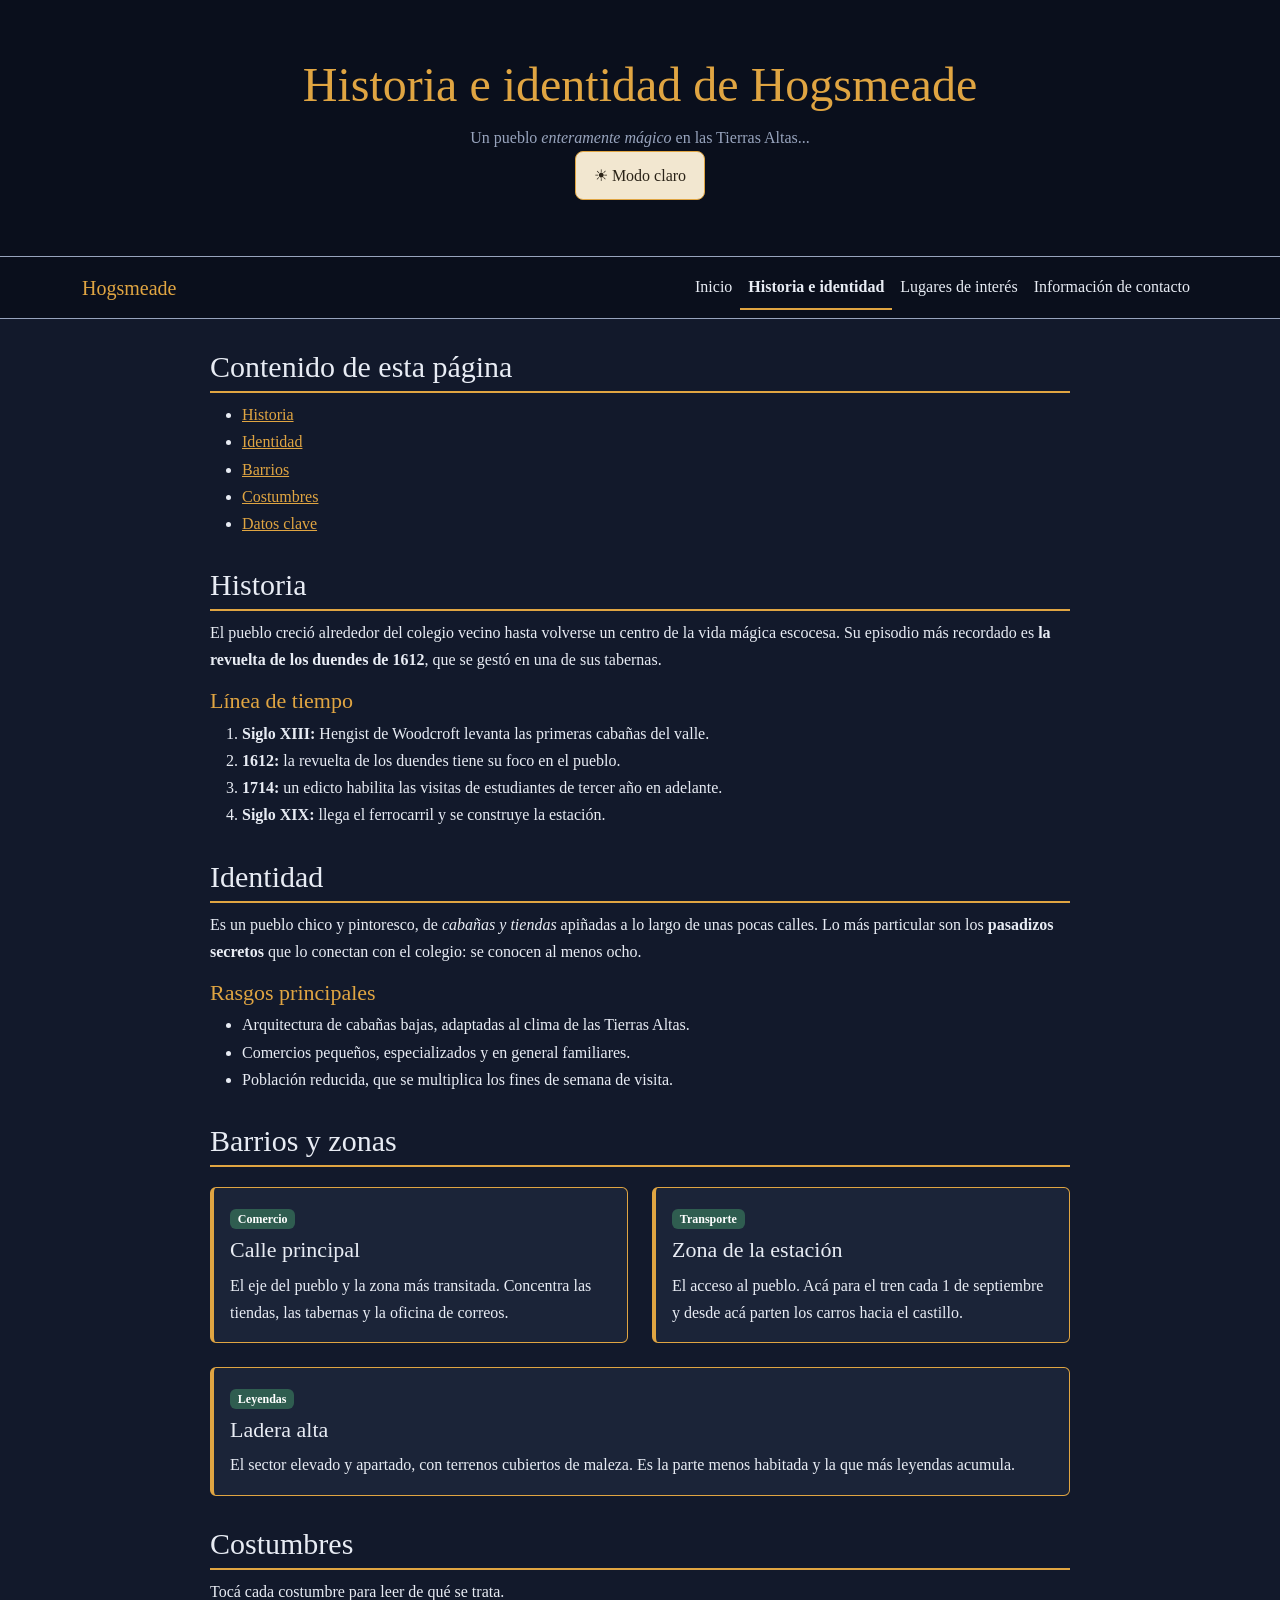
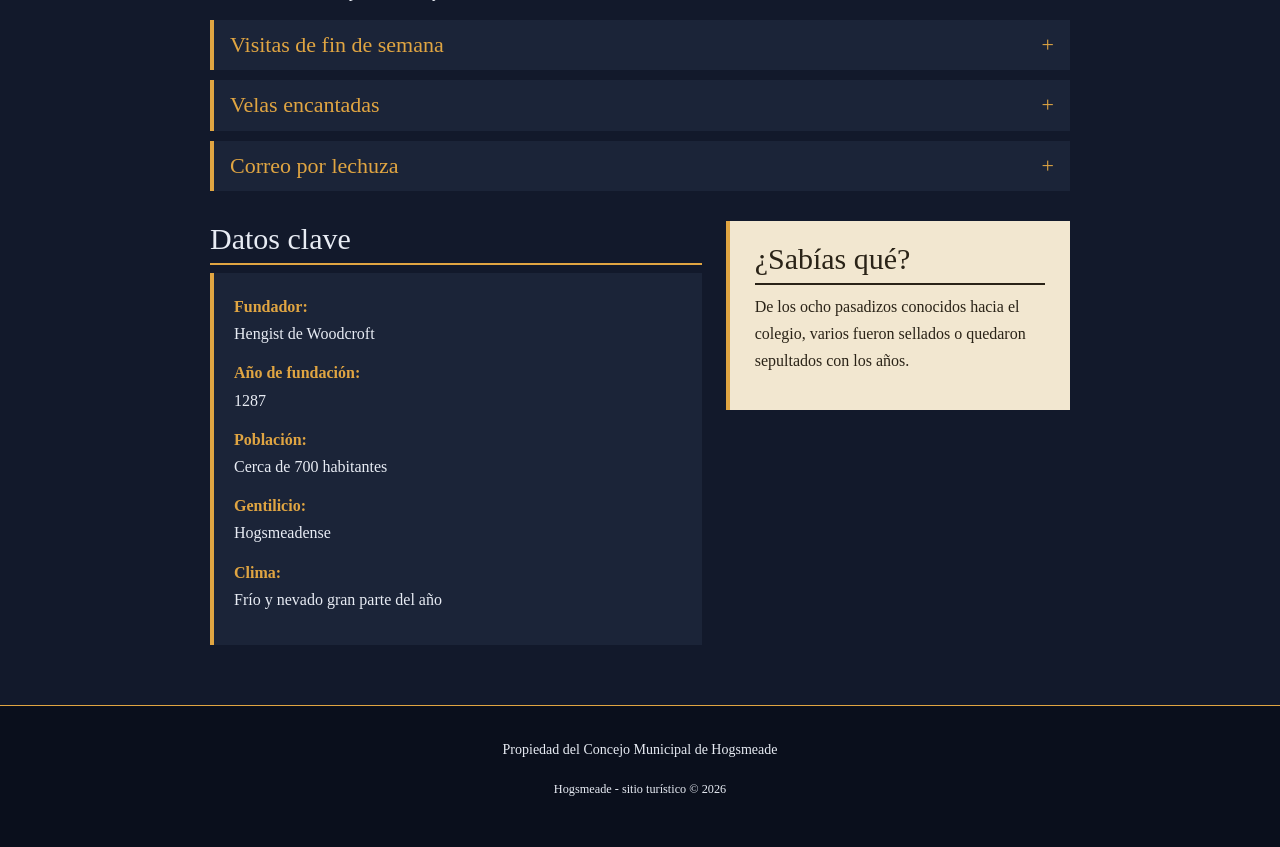
==== commit ef32a7fa: "feat:acordeon en ciudad.html con js" ====
--- a/ciudad.html
+++ b/ciudad.html
@@ -15,6 +15,8 @@
         <header>
             <h1>Historia e identidad de Hogsmeade</h1>
             <p>Un pueblo <em>enteramente mágico</em> en las Tierras Altas...</p>
+            <button id="btn-modo" class="boton-pergamino"> ☀ Modo claro</button>
+            <p id="mensaje-modo"></p>
         </header>
 
         <!--Bootstrap: colapsa en el botón hamburguesa --> 
@@ -110,14 +112,33 @@
                 </div>
             </section>
 
+
+            <!-- acordeón  con JavaScript -->
             <section>
                 <h2 id="costumbres">Costumbres</h2>
-                <ul> 
-                    <li><strong>Visitas de fin de semana:</strong> llegan los estudiantes y los comercios extienden su horario.</li>
-                    <li><strong>Velas encantadas:</strong> en las fiestas se cuelgan de los árboles y se mantienen encendidas solas.</li>
-                    <li><strong>Correo por lechuza:</strong> la oficina local las organiza por colores según la urgencia del envío.</li>
-                </ul>
+                <p>Tocá cada costumbre para leer de qué se trata.</p>
+                <div class="acordeon">
+                    <div class="acordeon-item">
+                        <h3><button type="button" class="acordeon-boton" aria-expanded="false">Visitas de fin de semana</button></h3>
+                        <div class="acordeon-panel oculto">
+                            <p>Llegan los estudiantes y los comercios extienden su horario.</p>
+                        </div>
+                    </div>
 
+                    <div class="acordeon-item">
+                        <h3><button type="button" class="acordeon-boton" aria-expanded="false">Velas encantadas</button></h3>
+                        <div class="acordeon-panel oculto">
+                            <p>En las fiestas se cuelgan de los árboles y se mantienen encendidas solas.</p>
+                        </div>
+                    </div>
+
+                    <div class="acordeon-item">
+                        <h3><button type="button" class="acordeon-boton" aria-expanded="false">Correo por lechuza</button></h3>
+                        <div class="acordeon-panel oculto">
+                            <p>La oficina local las organiza por colores según la urgencia del envío.</p>
+                        </div>
+                    </div>
+                </div>
             </section>
 
 
@@ -163,7 +184,10 @@
         </footer>
 
         <!-- Bootstrap para que abra --> 
-         <script src="https://cdn.jsdelivr.net/npm/bootstrap@5.3.3/dist/js/bootstrap.bundle.min.js"></script>
+        <script src="https://cdn.jsdelivr.net/npm/bootstrap@5.3.3/dist/js/bootstrap.bundle.min.js"></script>
+        <!-- modo claro/oscuro y acordeon--> 
+        <script src="js/main.js"></script>
+        
 
     </body>
 
--- a/css/estilos.css
+++ b/css/estilos.css
@@ -489,4 +489,98 @@
 
 .ficha-datos dd {
     margin: 0 0 0.75rem 0;
+}
+
+
+/* ===========================================================
+   ciudad.html  --> colores con variables para el modo claro/oscuro. .
+   =========================================================== */
+
+/* Fondo, texto y fuente de Google Fonts de la página */
+body.pagina-ciudad {
+    background-color: var(--color-fondo);
+    color: var(--color-texto);
+    font-family: "Lora", Georgia, serif;
+}
+
+/* Header y footer */
+.pagina-ciudad header,
+.pagina-ciudad footer {
+    background-color: var(--color-fondo-oscuro);
+}
+
+.pagina-ciudad header p {
+    color: var(--color-texto-secundario);
+}
+
+.pagina-ciudad footer {
+    border-top-color: var(--color-destacado);
+}
+
+/* Links del contenido */
+.pagina-ciudad main a {
+    color: var(--color-destacado);
+}
+
+.pagina-ciudad main a:hover {
+    color: var(--color-texto);
+}
+
+/* Aside: borde para que se distinga en modo claro, y texto oscuro sobre el pergamino */
+.pagina-ciudad aside {
+    border-left: 4px solid var(--color-destacado);
+}
+
+.pagina-ciudad aside p {
+    color: var(--color-texto-oscuro);
+}
+
+
+/* ===========================================================
+   ciudad.html --> acordeón de costumbres JavaScript 
+   =========================================================== */
+.acordeon-panel.oculto {
+    display: none;
+}
+
+.acordeon-item {
+    background-color: var(--color-fondo-contenido);
+    border-left: 4px solid var(--color-destacado);
+    margin-bottom: 10px;
+}
+
+.acordeon-item h3 {
+    margin: 0;
+}
+
+/* El botón ocupa todo el ancho y toma la letra y el color del h3 */
+.acordeon-boton {
+    display: flex;
+    justify-content: space-between;
+    align-items: center;
+    width: 100%;
+    padding: 12px 16px;
+    background-color: transparent;
+    border: none;
+    color: inherit;
+    font: inherit;
+    text-align: left;
+    cursor: pointer;
+}
+
+.acordeon-boton:hover {
+    color: var(--color-texto);
+}
+
+/* Signo + cuando está cerrado y − cuando está abierto */
+.acordeon-boton::after {
+    content: "+";
+}
+
+.acordeon-boton[aria-expanded="true"]::after {
+    content: "−";
+}
+
+.acordeon-panel {
+    padding: 0 16px 4px;
 }
